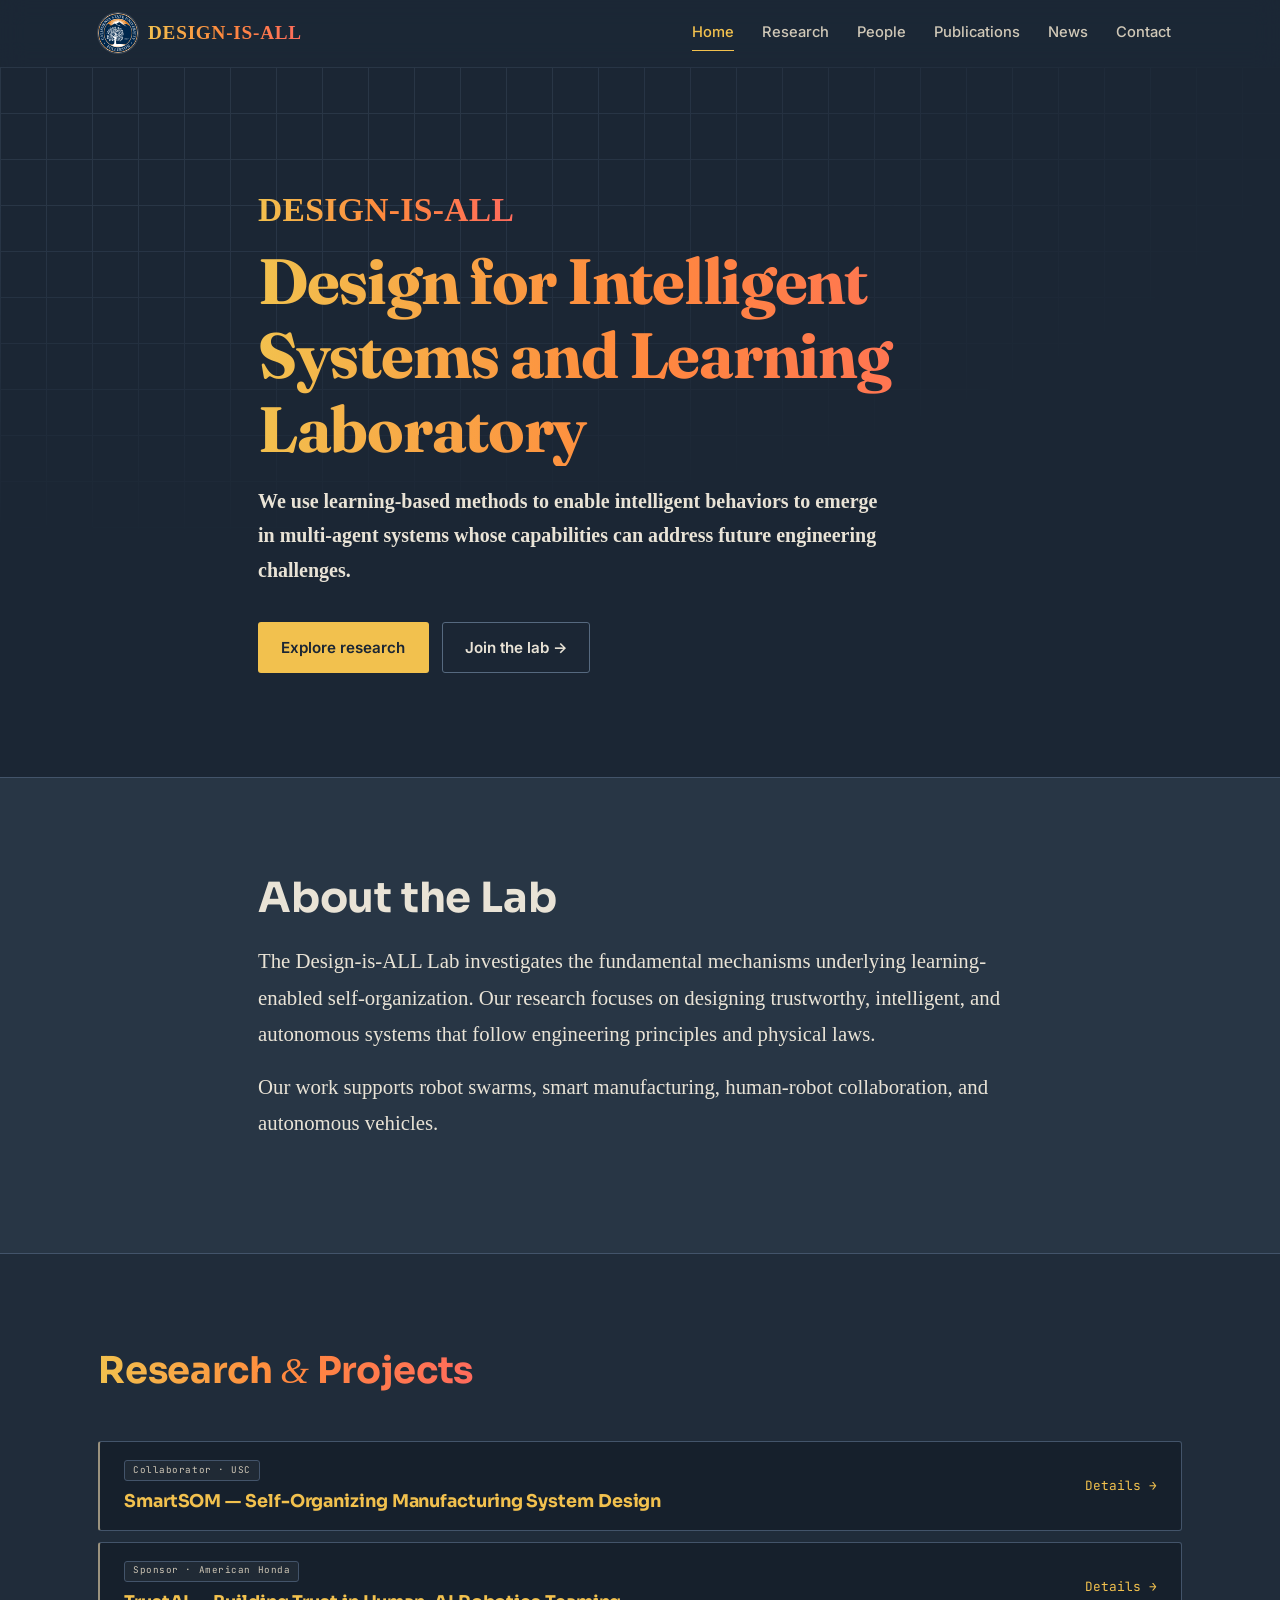
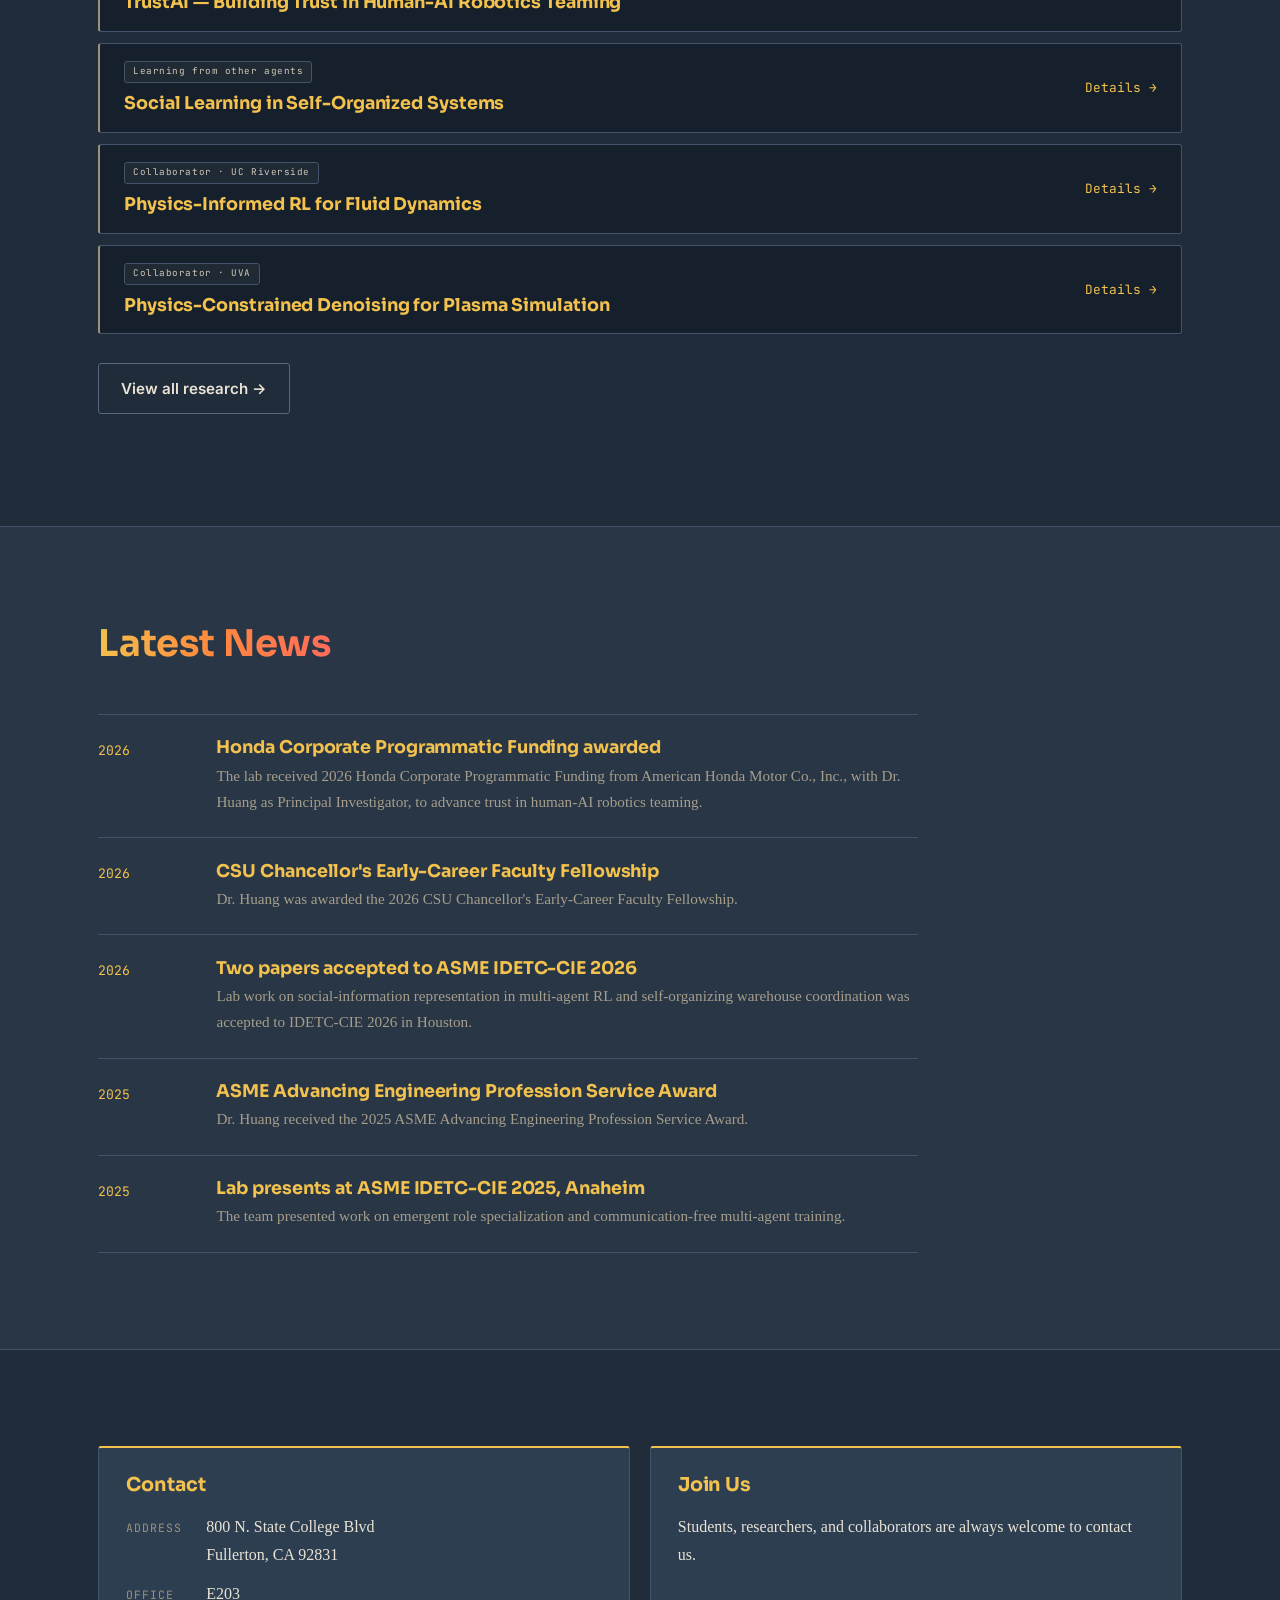
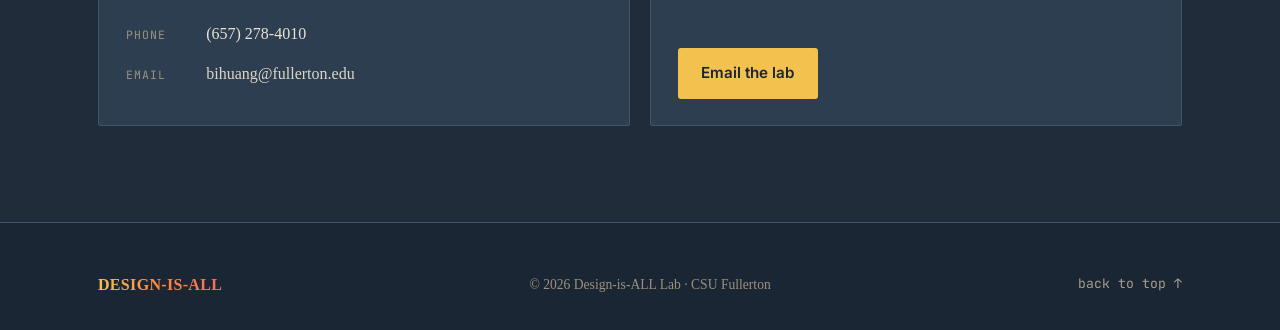
==== index.html @ a44cf690 "Add files via upload" ====
<!DOCTYPE html>
<html lang="en">
<head>
  <meta charset="UTF-8" />
  <meta name="viewport" content="width=device-width, initial-scale=1.0" />
  <title>Design-is-ALL Lab · CSU Fullerton</title>
  <meta name="description" content="Design for Intelligent Systems and Learning Laboratory — multi-agent reinforcement learning, self-organizing systems, and trustworthy AI at CSU Fullerton." />
  <link rel="preconnect" href="https://fonts.googleapis.com" />
  <link rel="preconnect" href="https://fonts.gstatic.com" crossorigin />
  <link href="https://fonts.googleapis.com/css2?family=Fraunces:opsz,wght@9..144,600;9..144,700&family=Sora:wght@300;400;500;600;700;800&family=Inter:wght@400;500;600;700&family=JetBrains+Mono:wght@400;500&display=swap" rel="stylesheet" />
  <link rel="stylesheet" href="assets/css/style.css" />
</head>
<body>

  <header class="site-header" id="top">
    <div class="container nav-inner">
      <a class="brand" href="#home">
        <img class="brand-badge" src="assets/images/csuf-seal.svg" alt="California State University, Fullerton" width="40" height="40" />
        <span class="brand-text">Design-is-ALL</span>
      </a>
      <button class="nav-toggle" aria-label="Menu" aria-expanded="false" aria-controls="primary-nav"><span></span><span></span><span></span></button>
      <nav class="primary-nav" id="primary-nav" aria-label="Primary">
        <a href="#home">Home</a>
        <a href="#research">Research</a>
        <a href="people.html">People</a>
        <a href="publications.html">Publications</a>
        <a href="news.html">News</a>
        <a href="contact.html">Contact</a>
      </nav>
    </div>
  </header>

  <main>
    <!-- HERO -->
    <section class="hero" id="home">
      <div class="container hero-inner">
        <p class="hero-short">Design-is-ALL</p>
        <h1>Design for Intelligent Systems and Learning Laboratory</h1>
        <p class="lead">We use learning-based methods to enable intelligent behaviors to emerge in multi-agent systems whose capabilities can address future engineering challenges.</p>
        <div class="hero-actions">
          <a class="btn btn-primary" href="#research">Explore research</a>
          <a class="btn btn-ghost" href="#contact">Join the lab &rarr;</a>
        </div>
      </div>
    </section>

    <!-- ABOUT THE LAB -->
    <section class="section band" id="about">
      <div class="container about-copy">
        <h2>About the Lab</h2>
        <p>The Design-is-ALL Lab investigates the fundamental mechanisms underlying learning-enabled self-organization. Our research focuses on designing trustworthy, intelligent, and autonomous systems that follow engineering principles and physical laws.</p>
        <p>Our work supports robot swarms, smart manufacturing, human-robot collaboration, and autonomous vehicles.</p>
      </div>
    </section>

    <!-- RESEARCH & PROJECTS (titles only — click through to the Research page) -->
    <section class="section" id="research">
      <div class="container">
        <div class="section-head">
          <h2>Research <span class="amp">&amp;</span> Projects</h2>
        </div>
        <div class="proj-grid">
          <a class="proj-card" href="research.html#smartsom">
            <div class="proj-main"><span class="tag">Collaborator · USC</span><h3>SmartSOM — Self-Organizing Manufacturing System Design</h3></div>
            <span class="proj-go">Details &rarr;</span>
          </a>
          <a class="proj-card" href="research.html#trustai">
            <div class="proj-main"><span class="tag">Sponsor · American Honda</span><h3>TrustAI — Building Trust in Human-AI Robotics Teaming</h3></div>
            <span class="proj-go">Details &rarr;</span>
          </a>
          <a class="proj-card" href="research.html#social-learning">
            <div class="proj-main"><span class="tag">Learning from other agents</span><h3>Social Learning in Self-Organized Systems</h3></div>
            <span class="proj-go">Details &rarr;</span>
          </a>
          <a class="proj-card" href="research.html#physics-rl">
            <div class="proj-main"><span class="tag">Collaborator · UC Riverside</span><h3>Physics-Informed RL for Fluid Dynamics</h3></div>
            <span class="proj-go">Details &rarr;</span>
          </a>
          <a class="proj-card" href="research.html#plasma">
            <div class="proj-main"><span class="tag">Collaborator · UVA</span><h3>Physics-Constrained Denoising for Plasma Simulation</h3></div>
            <span class="proj-go">Details &rarr;</span>
          </a>
        </div>
        <p class="research-more"><a class="btn btn-ghost" href="research.html">View all research &rarr;</a></p>
      </div>
    </section>

    <!-- LATEST NEWS -->
    <section class="section band" id="news">
      <div class="container">
        <div class="section-head">
          <h2>Latest News</h2>
        </div>
        <div class="news">
          <div class="news-item"><div class="date">2026</div><div><h3>Honda Corporate Programmatic Funding awarded</h3><p>The lab received 2026 Honda Corporate Programmatic Funding from American Honda Motor Co., Inc., with Dr. Huang as Principal Investigator, to advance trust in human-AI robotics teaming.</p></div></div>
          <div class="news-item"><div class="date">2026</div><div><h3>CSU Chancellor's Early-Career Faculty Fellowship</h3><p>Dr. Huang was awarded the 2026 CSU Chancellor's Early-Career Faculty Fellowship.</p></div></div>
          <div class="news-item"><div class="date">2026</div><div><h3>Two papers accepted to ASME IDETC-CIE 2026</h3><p>Lab work on social-information representation in multi-agent RL and self-organizing warehouse coordination was accepted to IDETC-CIE 2026 in Houston.</p></div></div>
          <div class="news-item"><div class="date">2025</div><div><h3>ASME Advancing Engineering Profession Service Award</h3><p>Dr. Huang received the 2025 ASME Advancing Engineering Profession Service Award.</p></div></div>
          <div class="news-item"><div class="date">2025</div><div><h3>Lab presents at ASME IDETC-CIE 2025, Anaheim</h3><p>The team presented work on emergent role specialization and communication-free multi-agent training.</p></div></div>
        </div>
      </div>
    </section>

    <!-- CONTACT & JOIN US -->
    <section class="section" id="contact">
      <div class="container">
        <div class="contact-join">
          <div class="cj-box">
            <h3>Contact</h3>
            <div class="sticker-row"><span class="s-label">Address</span><span class="s-val">800 N. State College Blvd<br/>Fullerton, CA 92831</span></div>
            <div class="sticker-row"><span class="s-label">Office</span><span class="s-val">E203</span></div>
            <div class="sticker-row"><span class="s-label">Phone</span><span class="s-val">(657) 278-4010</span></div>
            <div class="sticker-row"><span class="s-label">Email</span><span class="s-val"><a href="mailto:bihuang@fullerton.edu">bihuang@fullerton.edu</a></span></div>
          </div>
          <div class="cj-box">
            <h3>Join Us</h3>
            <p>Students, researchers, and collaborators are always welcome to contact us.</p>
            <a class="btn btn-primary" href="mailto:bihuang@fullerton.edu?subject=Design-is-ALL%20Lab%20inquiry">Email the lab</a>
          </div>
        </div>
      </div>
    </section>
  </main>

  <footer class="site-footer">
    <div class="container footer-inner">
      <span class="footer-brand">Design-is-ALL</span>
      <small>&copy; <span id="year">2026</span> Design-is-ALL Lab · CSU Fullerton</small>
      <a href="#top" class="to-top">back to top &uarr;</a>
    </div>
  </footer>

  <script src="assets/js/main.js"></script>
</body>
</html>
---- assets/css/style.css ----
/* =========================================================
   Design-is-ALL Lab — "layered steel" theme
   Dark, immersive, rigorous. Silver + bronze accents.
   Recolor the whole site from the variables below.
   ========================================================= */

:root {
  /* layered steel — deep to light */
  --bg:        #202c3a;   /* page base — steel, not black */
  --bg-deep:   #1b2634;   /* hero / deepest bands — still steel */
  --bg-band:   #283645;   /* alternating section band */
  --panel:     #2d3e51;   /* cards */
  --panel-2:   #35485d;   /* raised / hover */
  --line:      #43546a;   /* hairline borders */
  --line-2:    #56697f;   /* stronger border */

  --steel-500: #9a927e;   /* warm faint labels */
  --steel-400: #a69e8c;   /* warm muted text */
  --steel-300: #d0c8b7;   /* warm secondary text */
  --steel-200: #e9e3d6;   /* warm strong body text (ivory) */

  --text:      #f2c14e;   /* headings — richer, warmer gold */
  --body:      #e9e3d6;   /* body copy — warm ivory */

  /* accents */
  --silver:    #ddd6c6;   /* warm link */
  --silver-dim:#bdb4a1;
  --bronze:    #f2c14e;   /* warm pop — richer gold */
  --bronze-dim:#b07c4d;

  --maxw: 1140px;
  --radius: 3px;          /* sharp, not pill */
  --font: 'Inter', system-ui, -apple-system, 'Segoe UI', Roboto, sans-serif;
  --serif: 'Palatino', 'Palatino Linotype', 'Book Antiqua', 'URW Palladio L', P052, Georgia, serif;
  --display:   'Fraunces', 'Palatino', Georgia, serif;   /* big title */
  --display-2: 'Sora', 'Inter', system-ui, sans-serif;   /* subtitles / section headings */
  --mono: 'JetBrains Mono', ui-monospace, 'SF Mono', Menlo, monospace;
}

* { box-sizing: border-box; }
html { scroll-behavior: smooth; scroll-padding-top: 78px; }
body {
  margin: 0;
  background: var(--bg);
  color: var(--body);
  font-family: var(--serif);
  line-height: 1.72;
  font-size: 16px;
  -webkit-font-smoothing: antialiased;
  text-rendering: optimizeLegibility;
}

h1, h2, h3, h4 { color: var(--text); font-optical-sizing: auto; font-weight: 700; line-height: 1.16; letter-spacing: -0.005em; margin: 0 0 .5em; }
h1 { font-family: var(--display); }             /* big title — Fraunces */
h2, h3, h4 { font-family: var(--display-2); }   /* subtitles — Sora */
/* section subtitles share the title's gradient; item titles (h3) stay solid gold */
h2 {
  color: #ff9a3d; /* fallback if gradient-text unsupported */
  background: linear-gradient(92deg, #f2c14e 0%, #ff8a3d 48%, #ff6b5c 100%);
  -webkit-background-clip: text; background-clip: text; -webkit-text-fill-color: transparent;
  width: fit-content;
}
/* keep UI chrome in the sans; body contents render in the serif (Palatino) */
.brand, .primary-nav a, .nav-cta, .btn, .footer-brand { font-family: var(--font); }
p { margin: 0 0 1rem; }
a { color: var(--silver); text-decoration: none; transition: color .15s; }
a:hover { color: var(--bronze); }
img { max-width: 100%; display: block; }
.amp { font-family: var(--serif); font-style: italic; font-weight: 400; }

.container { width: 100%; max-width: var(--maxw); margin: 0 auto; padding: 0 28px; }
.band { background: var(--bg-band); }

/* mono kicker / eyebrow */
.kicker {
  font-family: var(--mono);
  font-size: .78rem;
  letter-spacing: .12em;
  color: var(--bronze);
  margin: 0 0 1rem;
  display: block;
}

/* ---------- header / nav ---------- */
.site-header {
  position: sticky; top: 0; z-index: 60;
  background: rgba(27,38,52,.82);
  backdrop-filter: blur(12px) saturate(140%);
  border-bottom: 1px solid transparent;
  transition: border-color .25s, background .25s;
}
.site-header.scrolled { border-bottom-color: var(--line); background: rgba(27,38,52,.94); }
.nav-inner { display: flex; align-items: center; justify-content: space-between; height: 66px; }

.brand { display: inline-flex; align-items: center; gap: 10px; }
.brand-badge { flex: none; display: block; width: 40px; height: 40px; border-radius: 50%; box-shadow: 0 0 0 1px rgba(255,255,255,.14); }
.brand-text {
  font-family: var(--serif); font-weight: 700; font-size: 1.2rem; letter-spacing: .04em; text-transform: uppercase;
  color: #ff9a3d; /* fallback if gradient-text unsupported */
  background: linear-gradient(92deg, #f2c14e 0%, #ff8a3d 48%, #ff6b5c 100%);
  -webkit-background-clip: text; background-clip: text; -webkit-text-fill-color: transparent;
}
.brand .dot { color: var(--bronze); }
.brand .thin { color: var(--steel-400); font-weight: 400; }

.primary-nav { display: flex; align-items: center; gap: .35rem; }
.primary-nav a {
  color: var(--steel-300); font-size: .92rem; font-weight: 500;
  padding: .5rem .7rem; border-radius: var(--radius); position: relative;
}
.primary-nav a:hover { color: var(--text); }
.primary-nav a.active { color: var(--text); }
.primary-nav a.active::after {
  content: ""; position: absolute; left: .7rem; right: .7rem; bottom: .15rem;
  height: 1px; background: var(--bronze);
}
.nav-cta {
  color: var(--bg-deep) !important; background: var(--bronze);
  padding: .45rem 1rem !important; margin-left: .4rem; font-weight: 600;
}
.nav-cta:hover { background: #f7cd68; color: var(--bg-deep) !important; }

.nav-toggle { display: none; flex-direction: column; gap: 5px; background: none; border: 0; cursor: pointer; padding: 8px; }
.nav-toggle span { width: 24px; height: 2px; background: var(--steel-300); transition: .25s; }
.nav-toggle[aria-expanded="true"] span:nth-child(1) { transform: translateY(7px) rotate(45deg); }
.nav-toggle[aria-expanded="true"] span:nth-child(2) { opacity: 0; }
.nav-toggle[aria-expanded="true"] span:nth-child(3) { transform: translateY(-7px) rotate(-45deg); }

/* ---------- hero ---------- */
.hero { position: relative; background: var(--bg-deep); border-bottom: 1px solid var(--line); overflow: hidden; }
.hero::before {
  content: ""; position: absolute; inset: 0;
  background-image: linear-gradient(var(--line) 1px, transparent 1px), linear-gradient(90deg, var(--line) 1px, transparent 1px);
  background-size: 46px 46px; opacity: .35;
  -webkit-mask-image: radial-gradient(120% 90% at 15% 0%, #000 25%, transparent 75%);
          mask-image: radial-gradient(120% 90% at 15% 0%, #000 25%, transparent 75%);
}
.hero-inner { position: relative; z-index: 1; padding: 7.5rem 28px 6.5rem; max-width: 820px; }
.hero h1 {
  font-size: clamp(2.3rem, 5.5vw, 4rem);
  letter-spacing: -0.02em;
  margin-bottom: 1.1rem;
  color: #ff9a3d; /* fallback if gradient-text unsupported */
  background: linear-gradient(92deg, #f2c14e 0%, #ff8a3d 48%, #ff6b5c 100%);
  -webkit-background-clip: text;
          background-clip: text;
  -webkit-text-fill-color: transparent;
}
.hero .lead { font-size: clamp(1.05rem, 2vw, 1.25rem); color: var(--steel-200); font-weight: 600; max-width: 640px; }
.hero-short {
  font-family: var(--serif);                /* Palatino — the body/content voice */
  font-size: clamp(1.5rem, 3vw, 2.1rem);
  font-weight: 600;
  text-transform: uppercase;
  letter-spacing: .01em;
  line-height: 1.35;
  margin: 0 0 .7rem;
  width: fit-content;
  color: #ff9a3d; /* fallback if gradient-text unsupported */
  background: linear-gradient(92deg, #f2c14e 0%, #ff8a3d 48%, #ff6b5c 100%);
  -webkit-background-clip: text;
          background-clip: text;
  -webkit-text-fill-color: transparent;
}
.hero-actions { display: flex; flex-wrap: wrap; gap: .8rem; margin-top: 2.2rem; }

/* ---------- buttons ---------- */
.btn { display: inline-block; font-weight: 600; font-size: .95rem; padding: .72rem 1.4rem; border-radius: var(--radius); border: 1px solid transparent; transition: all .16s; cursor: pointer; }
.btn-primary { background: var(--bronze); color: var(--bg-deep); }
.btn-primary:hover { background: #f7cd68; color: var(--bg-deep); transform: translateY(-1px); }
.btn-ghost { border-color: var(--line-2); color: var(--steel-200); }
.btn-ghost:hover { border-color: var(--bronze); color: var(--bronze); }

/* ---------- sections ---------- */
.section { padding: 6rem 0; border-bottom: 1px solid var(--line); }
.section-head { max-width: 720px; margin-bottom: 3rem; }
.section-head h2 { font-size: clamp(1.7rem, 3.5vw, 2.3rem); }
.section-sub { color: var(--steel-400); font-size: 1.05rem; margin: 0; }

/* ---------- home extras ---------- */
.about-copy { max-width: 820px; }
.about-copy p { color: var(--steel-200); font-size: 1.3rem; line-height: 1.75; }
.about-copy h2 { color: var(--steel-200); background: none; -webkit-text-fill-color: var(--steel-200); font-size: clamp(1.9rem, 4vw, 2.6rem); }
.about-grid { display: grid; grid-template-columns: auto 1fr; gap: 1.2rem; align-items: start; }
.about-head h2 {
  writing-mode: vertical-rl; transform: rotate(180deg); line-height: 1; margin: 0;
  font-family: var(--serif); color: var(--steel-200); font-weight: 400; background: none; -webkit-text-fill-color: var(--steel-200);
}
.about-body p { color: var(--steel-200); font-size: 1.08rem; }
.about-body p:last-child { margin-bottom: 0; }
@media (max-width: 760px) {
  .about-grid { grid-template-columns: 1fr; gap: 1rem; }
  .about-head h2 { writing-mode: horizontal-tb; }
}

/* ---------- research / project tiles ---------- */
.tiles { display: grid; grid-template-columns: repeat(2, 1fr); gap: 1.25rem; }
.tile {
  background: var(--panel); border: 1px solid var(--line); border-top: 2px solid var(--steel-500);
  border-radius: var(--radius); padding: 1.7rem 1.6rem; transition: border-color .18s, transform .18s, background .18s;
}
.tile:hover { transform: translateY(-3px); border-top-color: var(--bronze); background: var(--panel-2); }
.tile .num { font-family: var(--mono); font-size: .82rem; color: var(--bronze); }
.tile h3 { font-size: 1.22rem; margin: .5rem 0 .6rem; }
.tile p { color: var(--steel-300); margin: 0; font-size: .98rem; }
.tile .meta { margin-top: 1rem; font-size: .85rem; color: var(--steel-400); font-family: var(--mono); }
.tile .meta a { color: var(--steel-300); }
.tile .meta a:hover { color: var(--bronze); }
.tag { display: inline-block; font-family: var(--mono); font-size: .72rem; letter-spacing: .05em; color: var(--silver-dim); border: 1px solid var(--line-2); padding: .2rem .55rem; border-radius: var(--radius); margin-bottom: .9rem; }

/* ---------- people ---------- */
.pi { display: grid; grid-template-columns: 150px 1fr; gap: 2rem; align-items: start; }
.pi-photo { width: 150px; height: 150px; border-radius: 50%; overflow: hidden; background: var(--panel-2); border: 1px solid var(--line-2); }
.pi-photo img { width: 100%; height: 100%; object-fit: cover; display: block; }
.pi h3 { font-size: 1.4rem; margin-bottom: .2rem; }
.pi .role { color: var(--bronze); font-family: var(--mono); font-size: .85rem; margin-bottom: 1rem; }
.pi .bio p { color: var(--steel-300); font-size: .96rem; }

.people-sub { font-family: var(--mono); font-size: .8rem; letter-spacing: .1em; color: var(--steel-400); margin: 2.6rem 0 1.1rem; padding-bottom: .5rem; border-bottom: 1px solid var(--line); }
.people-grid { display: grid; grid-template-columns: repeat(4, 1fr); gap: .7rem; }
.person { background: var(--panel); border: 1px solid var(--line); border-radius: var(--radius); padding: .8rem .9rem; transition: border-color .15s; }
.person:hover { border-color: var(--line-2); }
.person .n { color: var(--text); font-size: .95rem; font-weight: 500; }
.person .d { color: var(--steel-400); font-size: .82rem; }
.person a { color: inherit; }
.person a:hover .n { color: var(--bronze); }
.collab-grid { display: grid; grid-template-columns: repeat(2, 1fr); gap: .8rem; }
.collab { display: flex; align-items: center; gap: .9rem; background: var(--panel); border: 1px solid var(--line); border-left: 2px solid var(--steel-500); border-radius: 0; padding: .9rem 1.1rem; }
.collab-photo { width: 54px; height: 54px; border-radius: 50%; object-fit: cover; flex: none; border: 1px solid var(--line-2); }
.collab-text { min-width: 0; }
.collab .n { color: var(--text); font-weight: 500; }
.collab .d { color: var(--steel-400); font-size: .88rem; }

/* ---------- publications ---------- */
.pub-group { font-family: var(--mono); font-size: .82rem; letter-spacing: .08em; color: var(--bronze); margin: 2.2rem 0 1.1rem; }
.pub-group:first-of-type { margin-top: 0; }
.pub-list { list-style: none; margin: 0; padding: 0; }
.pub-list:first-of-type { counter-reset: pub; }
.pub {
  display: grid; grid-template-columns: 2.4rem 1fr; gap: .6rem; padding: 1rem 0; border-top: 1px solid var(--line);
}
.pub::before { counter-increment: pub; content: counter(pub, decimal-leading-zero); font-family: var(--mono); font-size: .8rem; color: var(--steel-500); padding-top: .15rem; }
.pub .t { color: var(--text); font-weight: 500; }
.pub .t a { color: var(--text); }
.pub .t a:hover { color: #f7cd68; }
.pub .m { color: var(--steel-400); font-size: .9rem; }
.pub .m em { color: var(--steel-300); font-style: italic; }
.pub .badge { font-family: var(--mono); font-size: .72rem; color: var(--bronze); border: 1px solid var(--line-2); padding: 0 .4rem; border-radius: var(--radius); margin-left: .3rem; }

/* ---------- news ---------- */
.news { display: grid; gap: 0; max-width: 820px; }
.news-item { display: grid; grid-template-columns: 6rem 1fr; gap: 1.4rem; padding: 1.4rem 0; border-top: 1px solid var(--line); }
.news-item:last-child { border-bottom: 1px solid var(--line); }
.news-item .date { font-family: var(--mono); font-size: .82rem; color: var(--bronze); padding-top: .15rem; }
.news-item h3 { font-size: 1.1rem; margin-bottom: .3rem; }
.news-item p { color: var(--steel-400); margin: 0; font-size: .95rem; }

/* ---------- join ---------- */
.join-inner { max-width: 720px; }
.join-inner p { color: var(--steel-200); font-size: 1.1rem; }

/* ---------- contact ---------- */
.contact-grid { display: grid; grid-template-columns: repeat(auto-fit, minmax(200px, 1fr)); gap: 1.5rem; }
.contact-grid .label { font-family: var(--mono); font-size: .78rem; letter-spacing: .08em; color: var(--steel-500); margin-bottom: .35rem; }
.contact-grid .val { color: var(--steel-200); }

/* ---------- project cards (home research grid — titles only, click through) ---------- */
.proj-grid { display: grid; grid-template-columns: 1fr; gap: .7rem; }
.proj-card {
  display: flex; flex-direction: row; align-items: center; justify-content: space-between; gap: 1.5rem;
  background: #16202c; border: 1px solid var(--line); border-left: 2px solid var(--steel-500);
  border-radius: var(--radius); padding: 1.1rem 1.5rem;
  transition: border-color .18s, transform .18s, background .18s;
}
.proj-card:hover { transform: translateX(3px); border-left-color: var(--bronze); background: #1e2a38; }
.proj-main { display: flex; flex-direction: column; gap: .55rem; align-items: flex-start; }
.proj-card .tag {
  margin-bottom: 0; font-size: .58rem; letter-spacing: .06em; padding: .12rem .5rem;
  color: var(--steel-300); background: rgba(255,255,255,.045); border-color: var(--line);
}
.proj-card h3 { font-size: 1.1rem; line-height: 1.25; margin: 0; }
.proj-go { font-family: var(--mono); font-size: .8rem; color: var(--bronze); flex: none; }
.proj-card:hover .proj-go { color: #f7cd68; }
.research-more { margin-top: 1.8rem; }
@media (max-width: 560px) { .proj-card { flex-direction: column; align-items: flex-start; gap: .8rem; } }

/* ---------- contact + join (combined) ---------- */
.contact-join { display: grid; grid-template-columns: 1fr 1fr; gap: 1.2rem; align-items: stretch; }
.cj-box {
  background: var(--panel); border: 1px solid var(--line); border-top: 2px solid var(--bronze);
  border-radius: var(--radius); padding: 1.6rem 1.7rem;
  display: flex; flex-direction: column;
}
.cj-box h3 { font-size: 1.2rem; margin-bottom: 1.1rem; }
.cj-box p { color: var(--steel-200); margin-bottom: 1.3rem; }
.sticker-row { display: flex; gap: 1rem; align-items: baseline; margin-bottom: .75rem; }
.s-label { font-family: var(--mono); font-size: .72rem; letter-spacing: .08em; text-transform: uppercase; color: var(--steel-500); min-width: 64px; flex: none; }
.s-val { color: var(--steel-200); }
.cj-box .btn { margin-top: auto; align-self: flex-start; }
@media (max-width: 760px) { .contact-join { grid-template-columns: 1fr; } }

/* ---------- sub-page hero + research detail page ---------- */
.subhero { background: var(--bg-deep); border-bottom: 1px solid var(--line); padding: 4.6rem 0 3.6rem; position: relative; overflow: hidden; }
.subhero::before {
  content: ""; position: absolute; inset: 0;
  background-image: linear-gradient(var(--line) 1px, transparent 1px), linear-gradient(90deg, var(--line) 1px, transparent 1px);
  background-size: 46px 46px; opacity: .3;
  -webkit-mask-image: radial-gradient(120% 90% at 15% 0%, #000 25%, transparent 75%);
          mask-image: radial-gradient(120% 90% at 15% 0%, #000 25%, transparent 75%);
}
.subhero .container { position: relative; z-index: 1; }
.subhero h1 {
  font-family: var(--display); font-optical-sizing: auto; font-weight: 700;
  font-size: clamp(2rem, 4.5vw, 3.2rem); letter-spacing: -0.015em; margin-bottom: .7rem;
  color: #ff9a3d; background: linear-gradient(92deg, #f2c14e 0%, #ff8a3d 48%, #ff6b5c 100%);
  -webkit-background-clip: text; background-clip: text; -webkit-text-fill-color: transparent; width: fit-content;
}
.subhero .lead { color: var(--steel-200); max-width: 660px; font-size: clamp(1.05rem, 2vw, 1.2rem); font-weight: 600; margin: 0; }

.rproj-body { max-width: 860px; }
.rproj-body h2 { font-size: clamp(1.3rem, 2.6vw, 1.7rem); margin-bottom: .7rem; color: var(--text); background: none; -webkit-text-fill-color: var(--text); }
.rproj-body p { color: var(--steel-300); font-size: 1.05rem; max-width: 100%; font-weight: 600; }
.rproj-body .meta { font-family: var(--serif); font-weight: 700; font-size: 1rem; color: var(--steel-300); margin-top: 1.2rem; }
.rfig { margin: 1.6rem 0 0; max-width: 100%; background: #ffffff; border: 1px solid var(--line); border-radius: var(--radius); padding: 14px; }
.rfig img { display: block; width: 100%; height: auto; }
.rproj-split { max-width: 860px; display: grid; grid-template-columns: 1fr auto; gap: 2rem; align-items: start; }
.rproj-split .rproj-body { min-width: 0; max-width: none; }
.rfig-side { margin-top: .3rem; max-width: 300px; flex: none; }
@media (max-width: 720px) { .rproj-split { grid-template-columns: 1fr; gap: 1.4rem; } .rfig-side { max-width: 100%; } }
.fig-row { display: grid; grid-template-columns: repeat(2, 1fr); gap: 1rem; margin: 1.6rem 0 0; max-width: 100%; }
.fig-row figure { margin: 0; background: #ffffff; border: 1px solid var(--line); border-radius: var(--radius); padding: 12px; }
.fig-row img { display: block; width: 100%; height: auto; }
@media (max-width: 720px) { .fig-row { grid-template-columns: 1fr; } }
.sponsor-logo { margin: 1.4rem 0 0; background: #ffffff; border: 1px solid var(--line); border-radius: var(--radius); padding: 10px 16px; width: fit-content; }
.sponsor-logo img { display: block; height: 42px; width: auto; }
@media (max-width: 720px) {
  .rproj { grid-template-columns: 1fr; gap: 1.1rem; }
  .rproj-head { flex-direction: row; align-items: center; gap: 1.1rem; }
}

/* ---------- footer ---------- */
.site-footer { background: var(--bg-deep); padding: 3rem 0 2rem; }
.footer-inner { display: flex; flex-wrap: wrap; gap: 1rem; justify-content: space-between; align-items: center; }
.footer-brand {
  font-family: var(--serif); font-weight: 700; letter-spacing: .02em; text-transform: uppercase;
  color: #ff9a3d; /* fallback if gradient-text unsupported */
  background: linear-gradient(92deg, #f2c14e 0%, #ff8a3d 48%, #ff6b5c 100%);
  -webkit-background-clip: text; background-clip: text; -webkit-text-fill-color: transparent;
}
.site-footer small { color: var(--steel-500); font-size: .85rem; }
.to-top { font-family: var(--mono); font-size: .82rem; color: var(--steel-400); }
.to-top:hover { color: var(--bronze); }

/* ---------- responsive ---------- */
@media (max-width: 860px) {
  .tiles { grid-template-columns: 1fr; }
  .people-grid { grid-template-columns: repeat(2, 1fr); }
  .collab-grid { grid-template-columns: 1fr; }
  .pi { grid-template-columns: 140px 1fr; gap: 1.4rem; }
}
@media (max-width: 640px) {
  .nav-toggle { display: flex; }
  .primary-nav {
    position: absolute; top: 66px; left: 0; right: 0; flex-direction: column; align-items: stretch; gap: 0;
    background: var(--bg-deep); border-bottom: 1px solid var(--line);
    max-height: 0; overflow: hidden; transition: max-height .3s ease; padding: 0 16px;
  }
  .primary-nav.open { max-height: 460px; padding: 10px 16px 18px; }
  .primary-nav a { padding: .8rem .4rem; }
  .nav-cta { margin: .5rem 0 0; text-align: center; }
  .hero-inner { padding: 5rem 24px 4.5rem; }
  .section { padding: 4rem 0; }
  .people-grid { grid-template-columns: 1fr 1fr; }
  .pi { grid-template-columns: 1fr; }
  .pi-photo { max-width: 180px; }
}
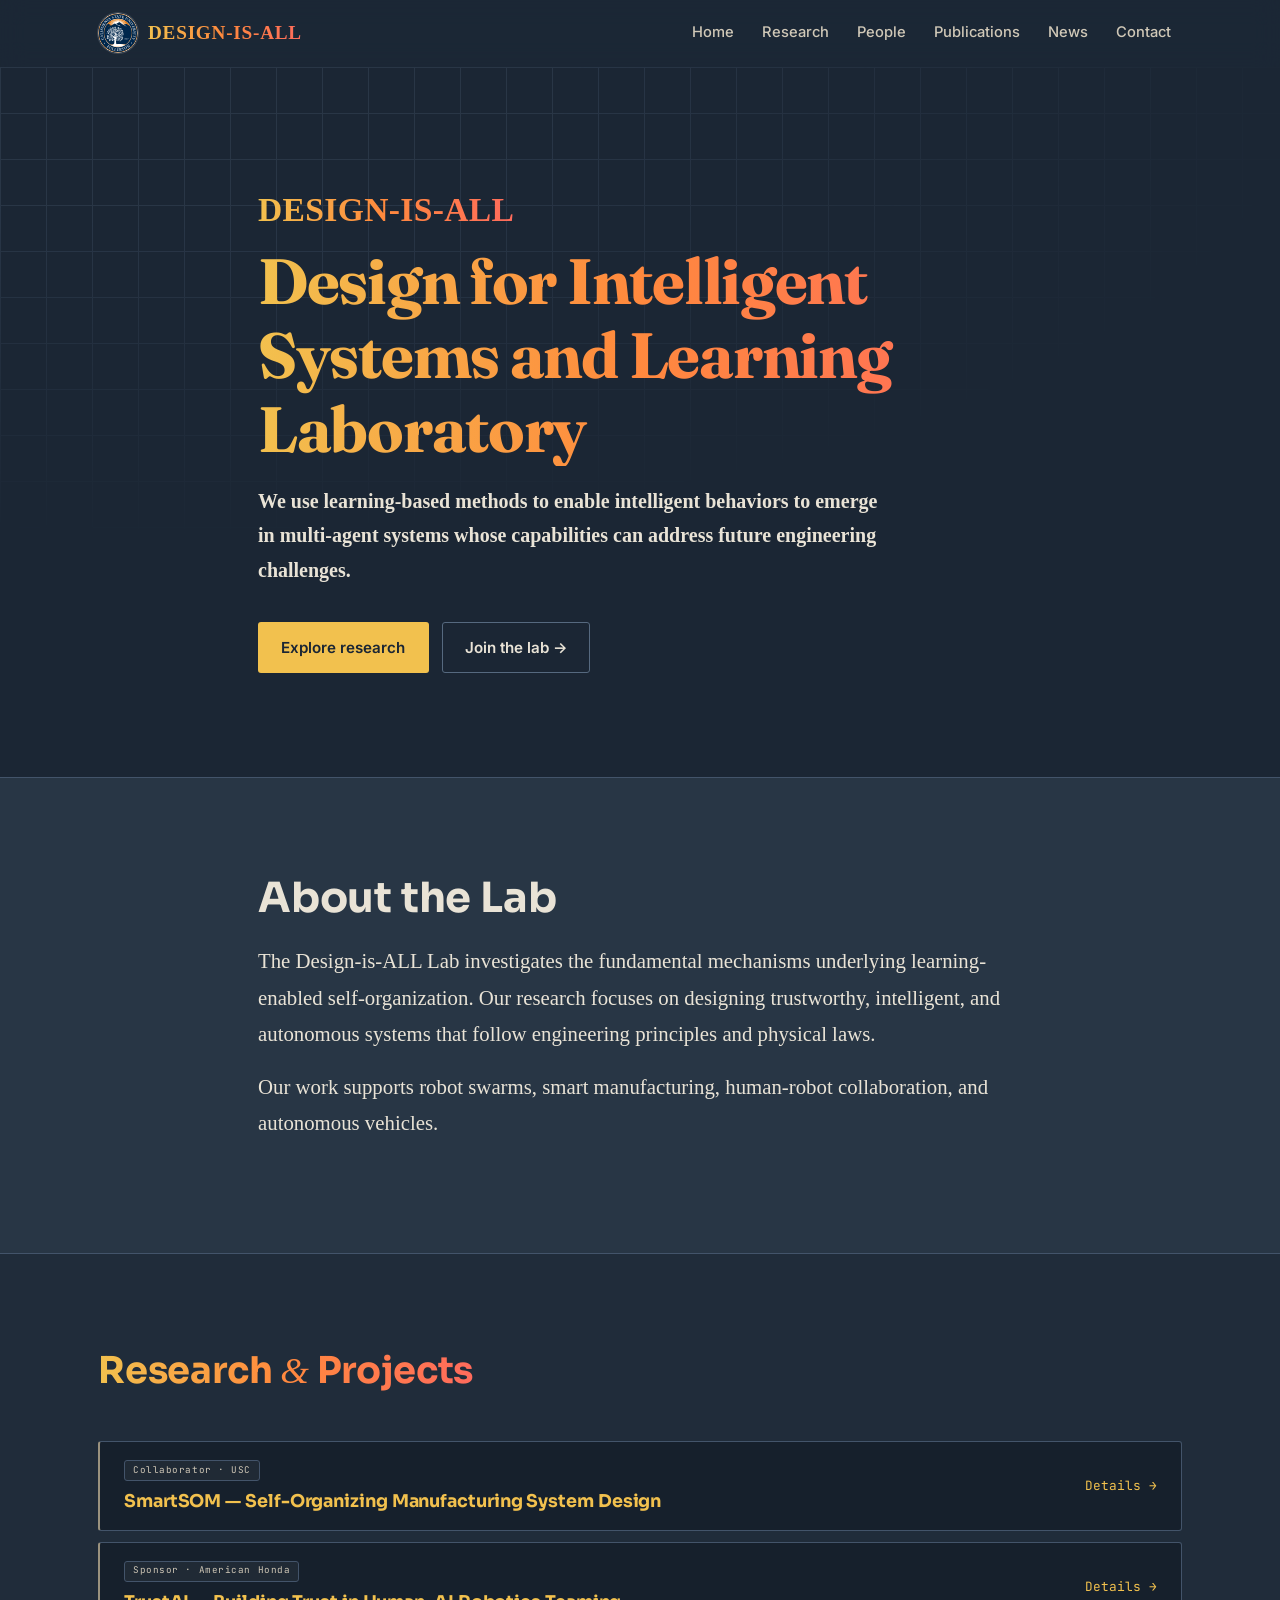
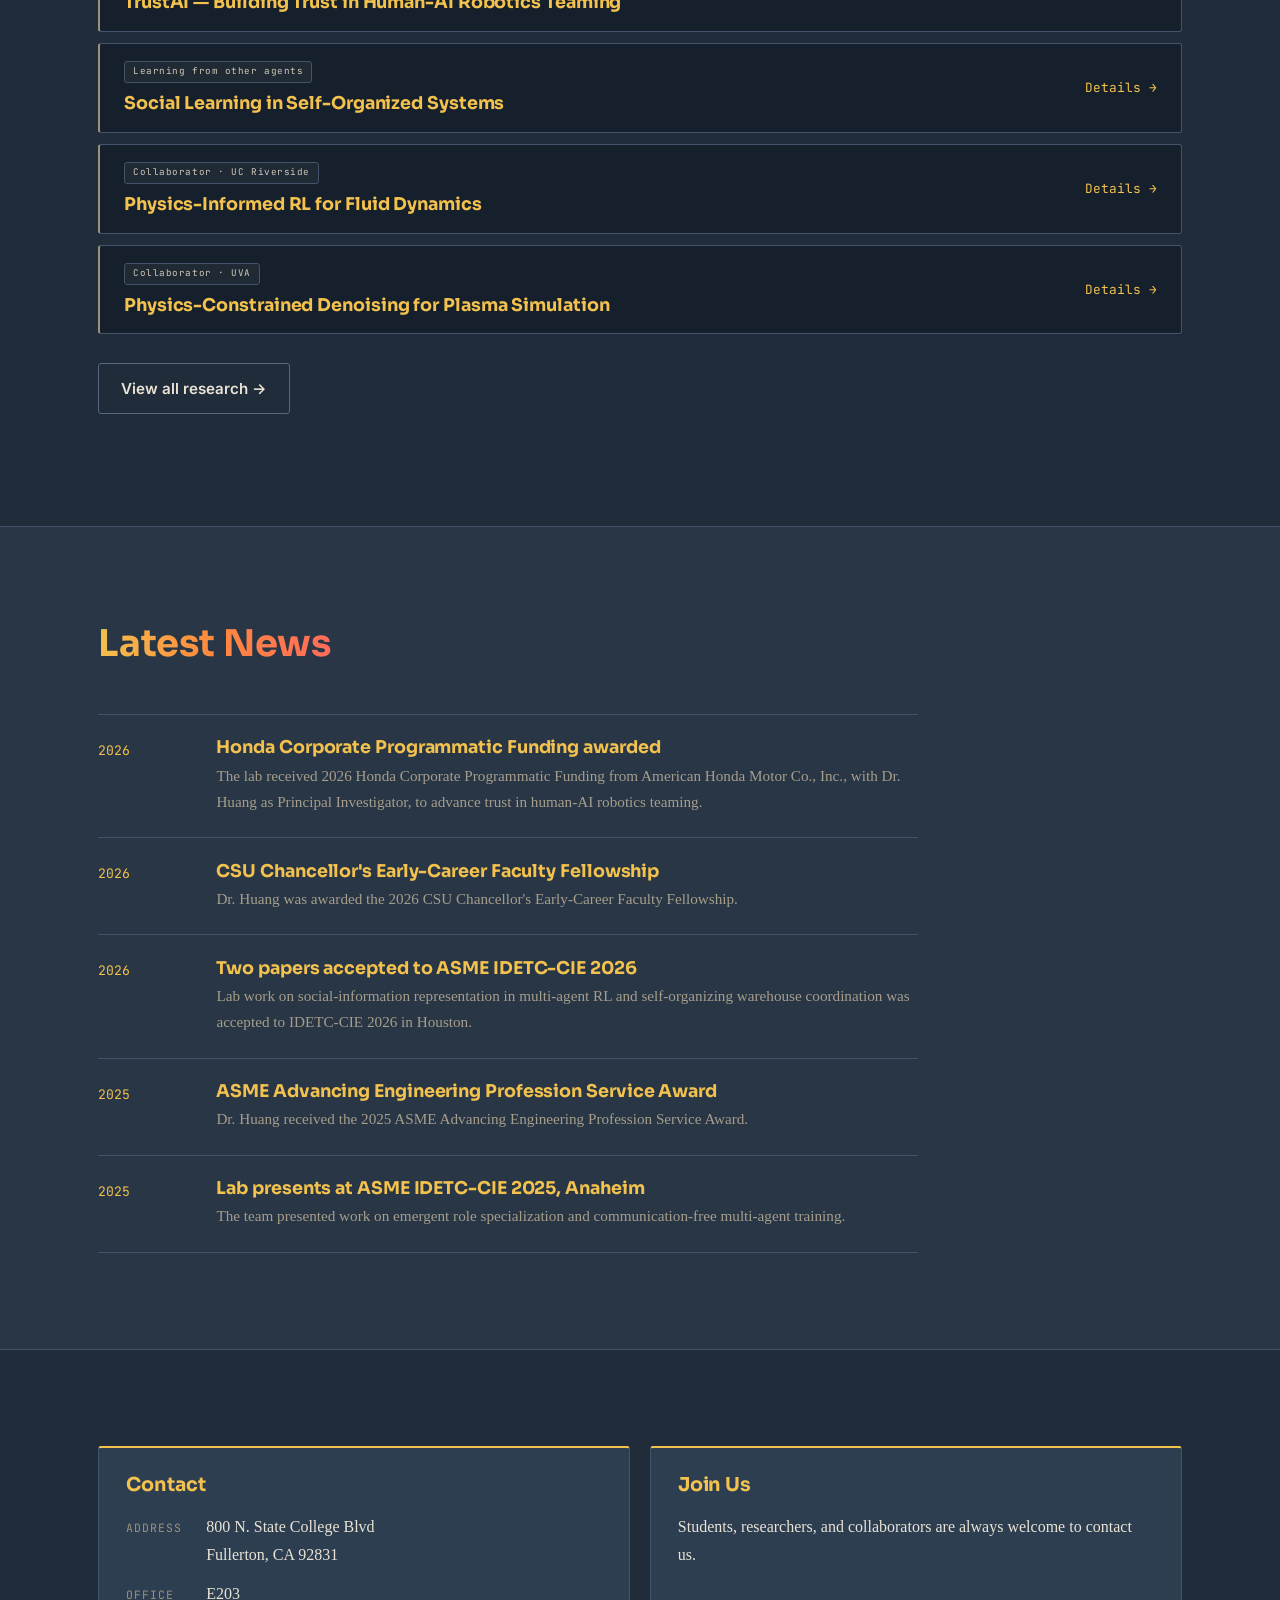
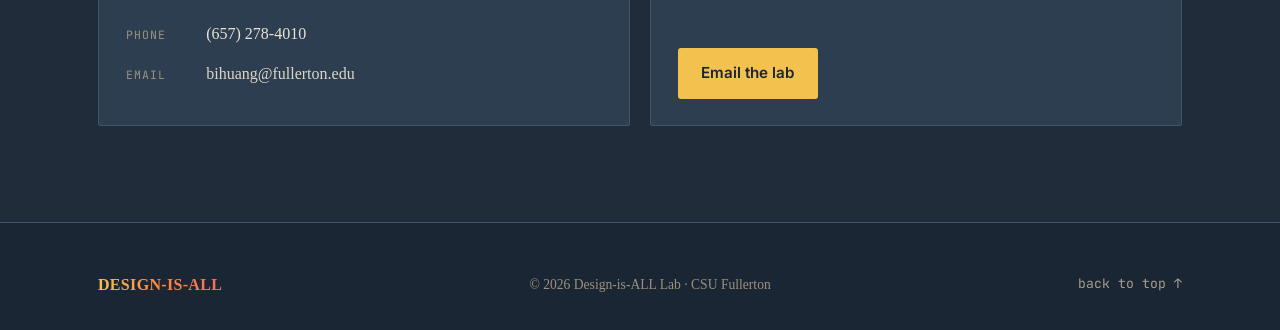
==== commit 5f304d79: "Add files via upload" ====
--- a/index.html
+++ b/index.html
@@ -20,8 +20,8 @@
       </a>
       <button class="nav-toggle" aria-label="Menu" aria-expanded="false" aria-controls="primary-nav"><span></span><span></span><span></span></button>
       <nav class="primary-nav" id="primary-nav" aria-label="Primary">
-        <a href="#home">Home</a>
-        <a href="#research">Research</a>
+        <a href="index.html">Home</a>
+        <a href="research.html">Research</a>
         <a href="people.html">People</a>
         <a href="publications.html">Publications</a>
         <a href="news.html">News</a>
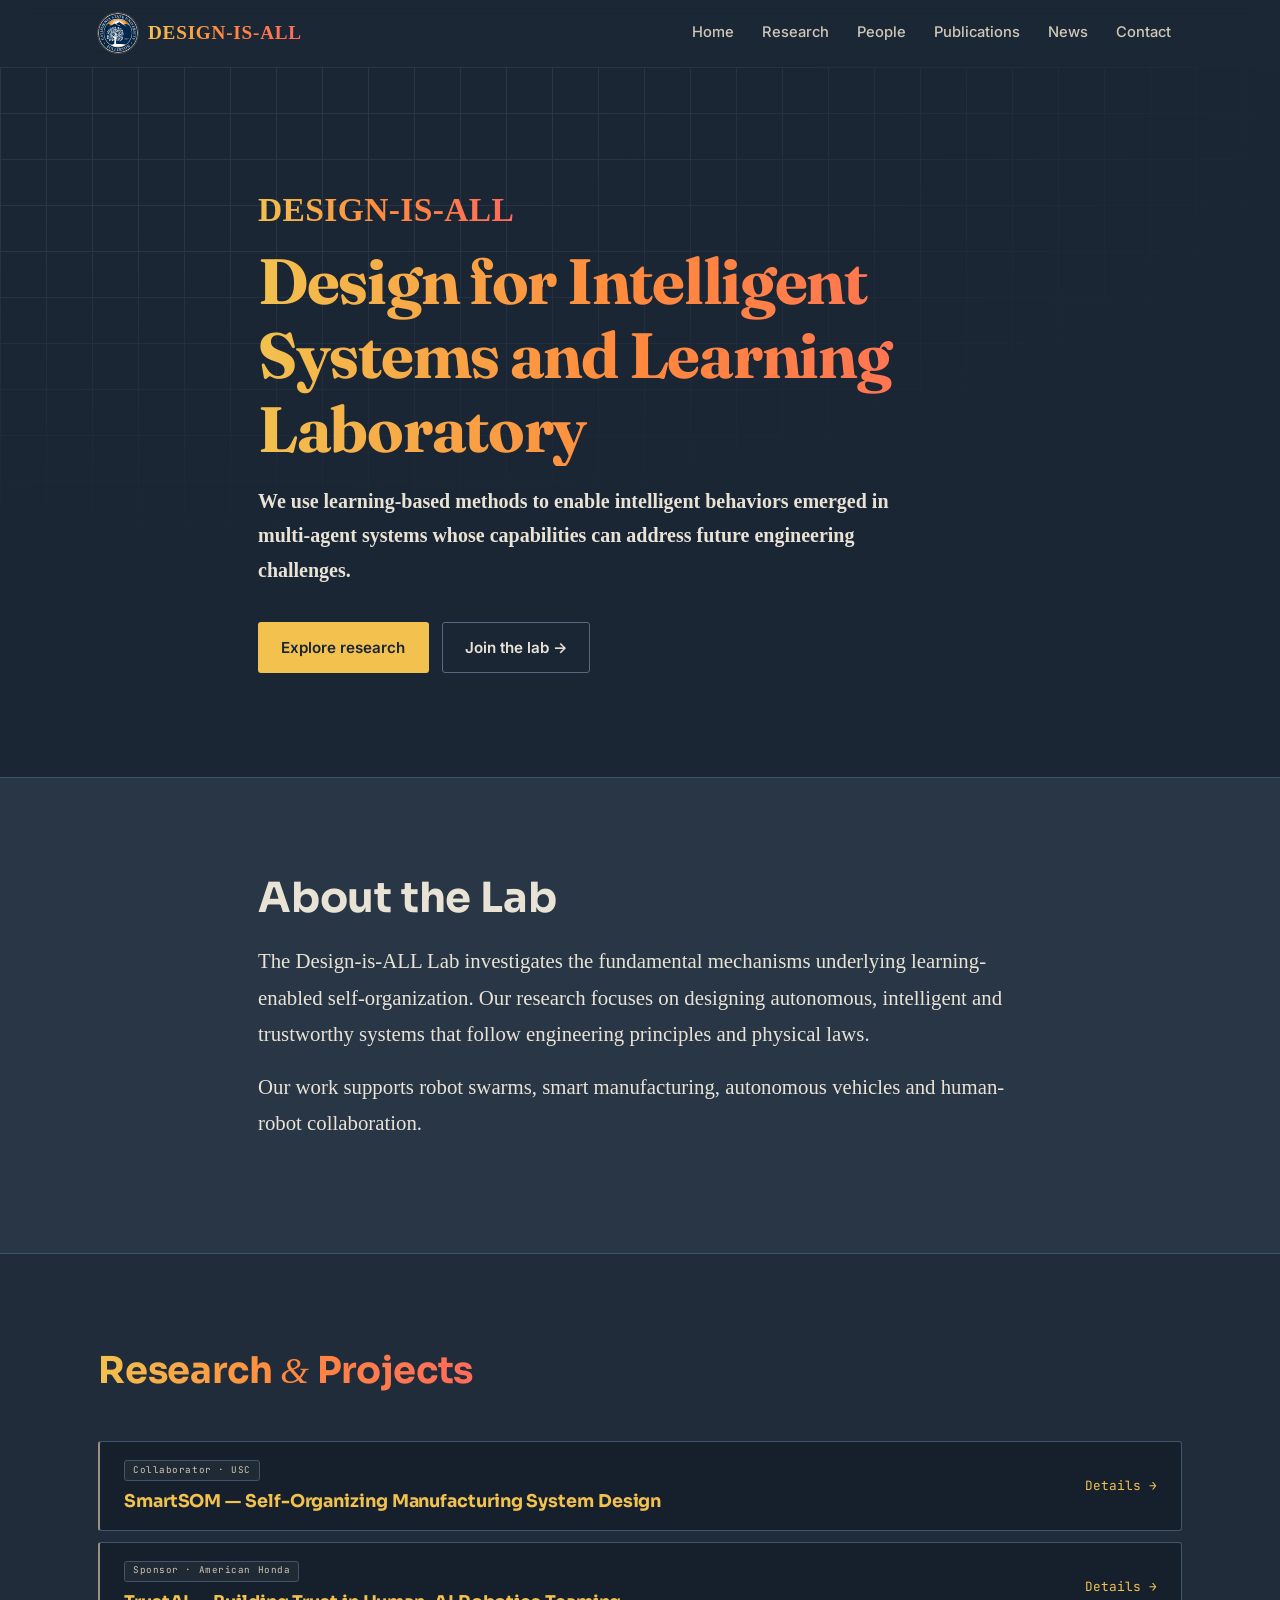
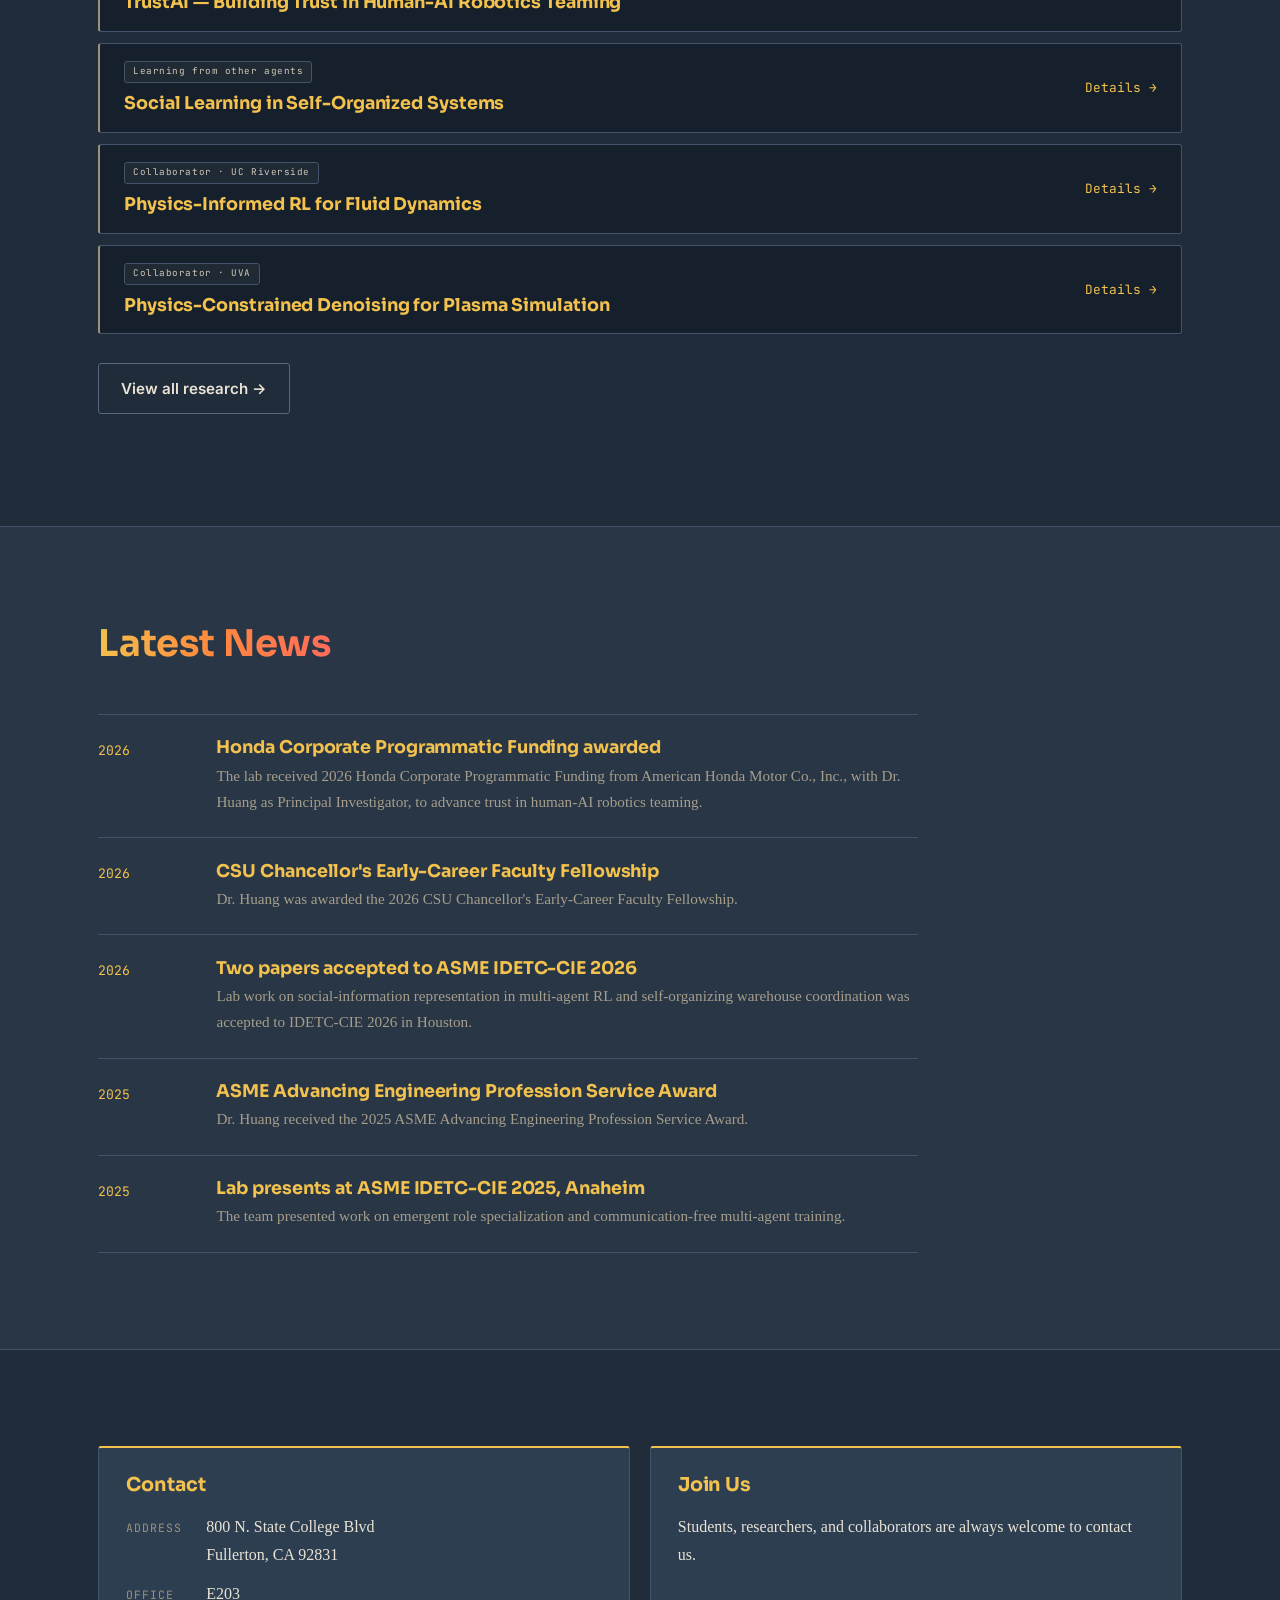
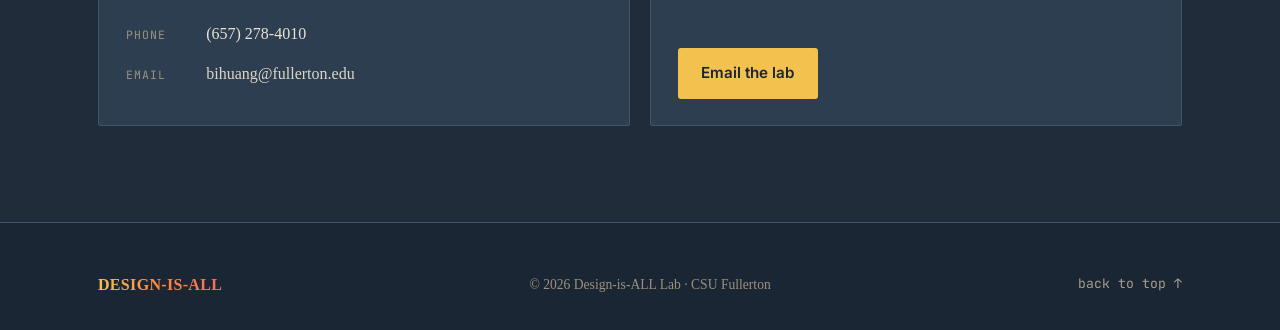
==== commit ed4860ec: "Update index.html" ====
--- a/index.html
+++ b/index.html
@@ -36,7 +36,7 @@
       <div class="container hero-inner">
         <p class="hero-short">Design-is-ALL</p>
         <h1>Design for Intelligent Systems and Learning Laboratory</h1>
-        <p class="lead">We use learning-based methods to enable intelligent behaviors to emerge in multi-agent systems whose capabilities can address future engineering challenges.</p>
+        <p class="lead">We use learning-based methods to enable intelligent behaviors emerged in multi-agent systems whose capabilities can address future engineering challenges.</p>
         <div class="hero-actions">
           <a class="btn btn-primary" href="#research">Explore research</a>
           <a class="btn btn-ghost" href="#contact">Join the lab &rarr;</a>
@@ -48,8 +48,8 @@
     <section class="section band" id="about">
       <div class="container about-copy">
         <h2>About the Lab</h2>
-        <p>The Design-is-ALL Lab investigates the fundamental mechanisms underlying learning-enabled self-organization. Our research focuses on designing trustworthy, intelligent, and autonomous systems that follow engineering principles and physical laws.</p>
-        <p>Our work supports robot swarms, smart manufacturing, human-robot collaboration, and autonomous vehicles.</p>
+        <p>The Design-is-ALL Lab investigates the fundamental mechanisms underlying learning-enabled self-organization. Our research focuses on designing autonomous, intelligent and trustworthy systems that follow engineering principles and physical laws.</p>
+        <p>Our work supports robot swarms, smart manufacturing, autonomous vehicles and human-robot collaboration.</p>
       </div>
     </section>
 
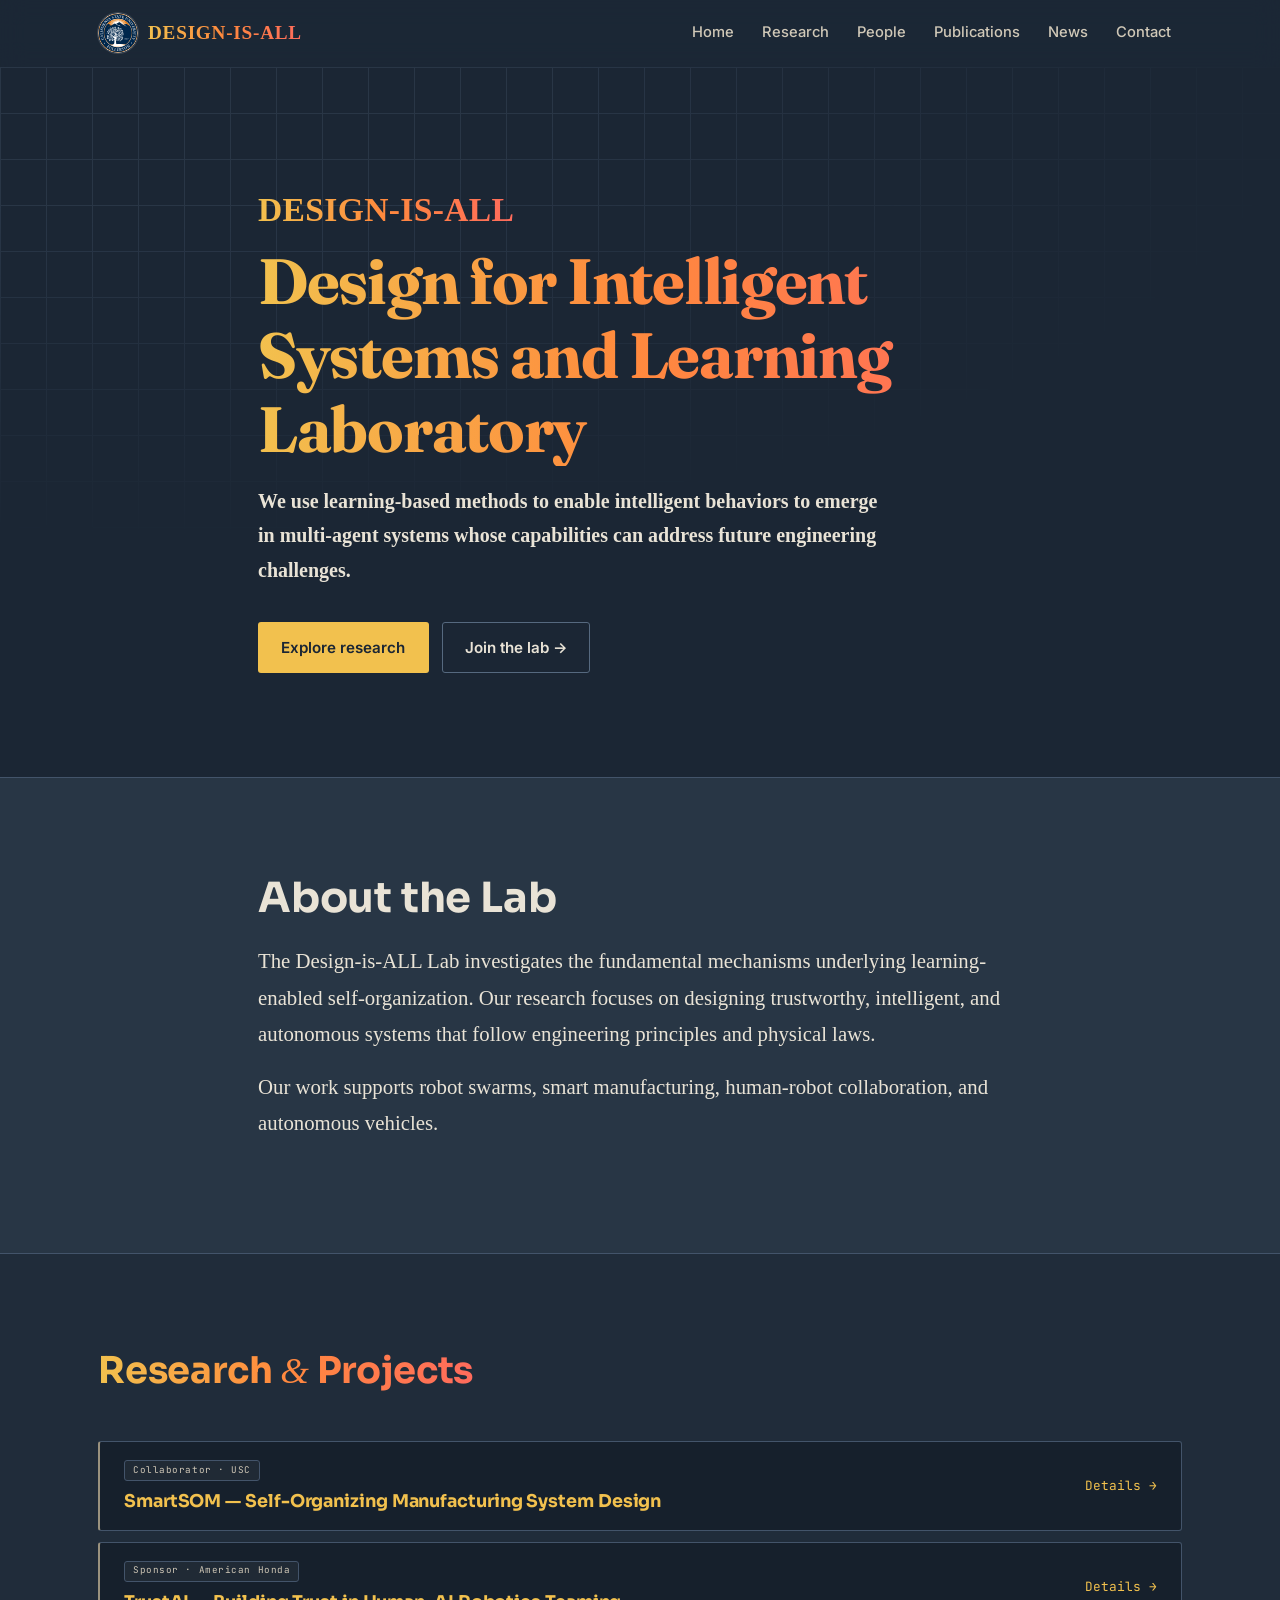
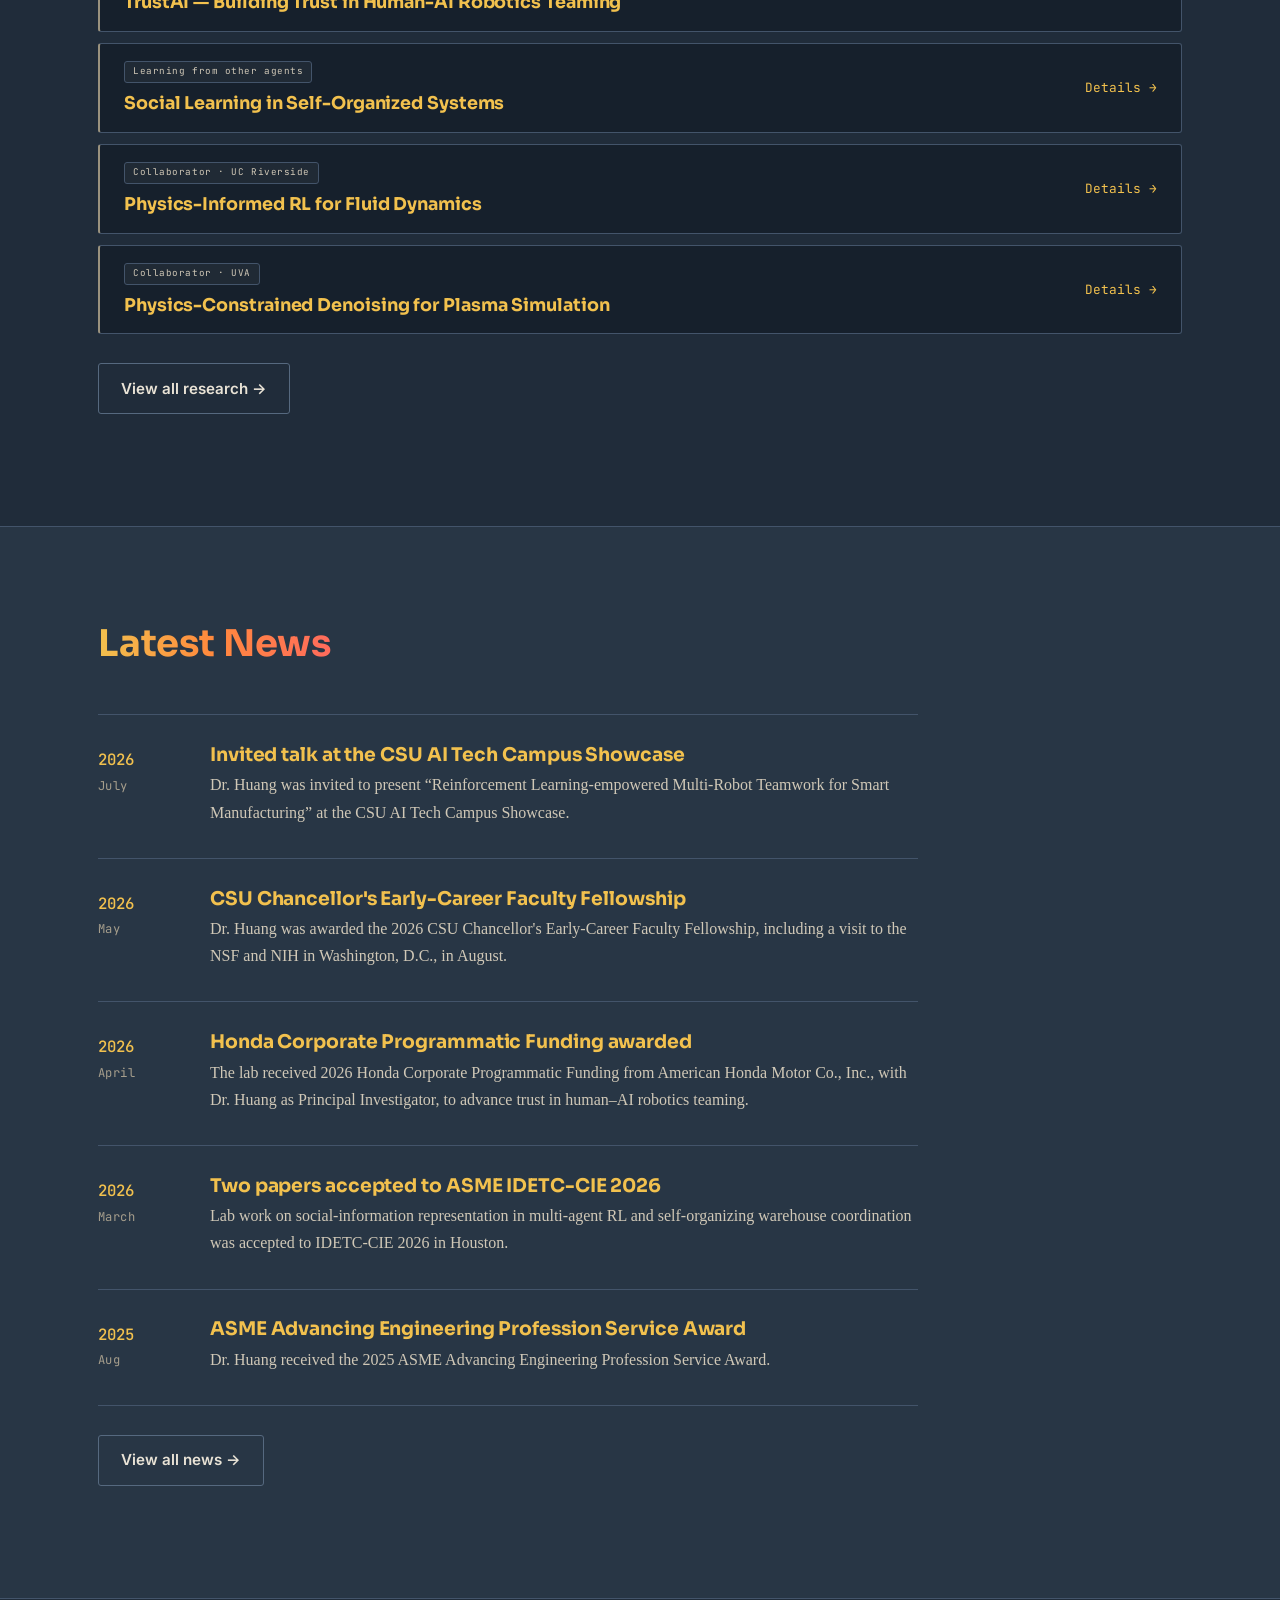
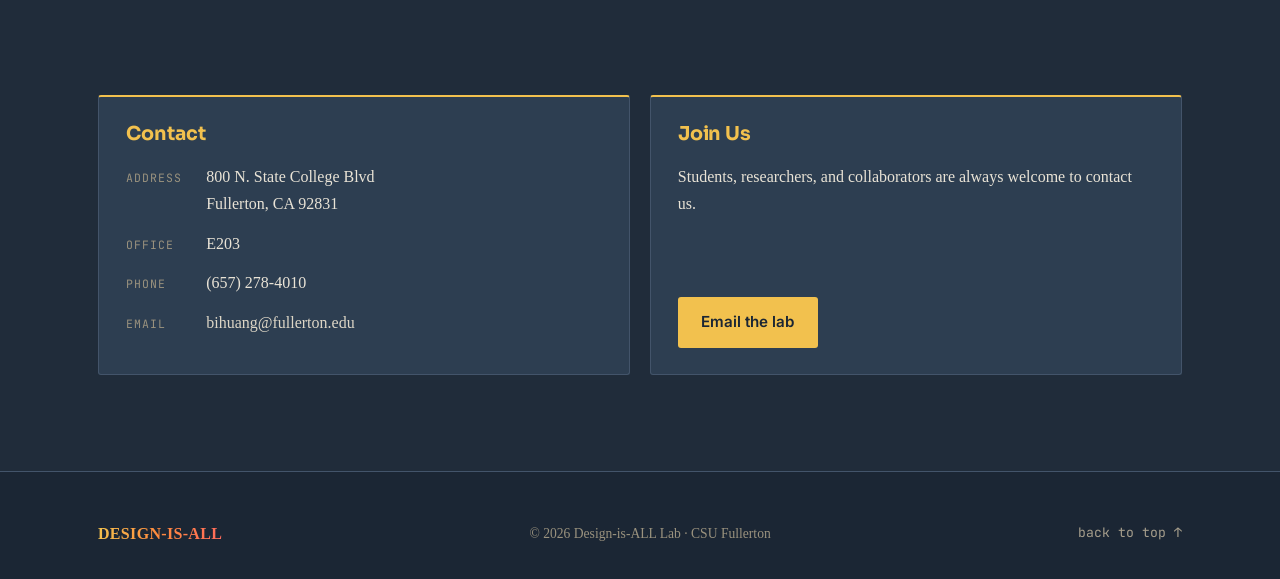
==== commit 5ba51503: "Add files via upload" ====
--- a/index.html
+++ b/index.html
@@ -36,7 +36,7 @@
       <div class="container hero-inner">
         <p class="hero-short">Design-is-ALL</p>
         <h1>Design for Intelligent Systems and Learning Laboratory</h1>
-        <p class="lead">We use learning-based methods to enable intelligent behaviors emerged in multi-agent systems whose capabilities can address future engineering challenges.</p>
+        <p class="lead">We use learning-based methods to enable intelligent behaviors to emerge in multi-agent systems whose capabilities can address future engineering challenges.</p>
         <div class="hero-actions">
           <a class="btn btn-primary" href="#research">Explore research</a>
           <a class="btn btn-ghost" href="#contact">Join the lab &rarr;</a>
@@ -48,8 +48,8 @@
     <section class="section band" id="about">
       <div class="container about-copy">
         <h2>About the Lab</h2>
-        <p>The Design-is-ALL Lab investigates the fundamental mechanisms underlying learning-enabled self-organization. Our research focuses on designing autonomous, intelligent and trustworthy systems that follow engineering principles and physical laws.</p>
-        <p>Our work supports robot swarms, smart manufacturing, autonomous vehicles and human-robot collaboration.</p>
+        <p>The Design-is-ALL Lab investigates the fundamental mechanisms underlying learning-enabled self-organization. Our research focuses on designing trustworthy, intelligent, and autonomous systems that follow engineering principles and physical laws.</p>
+        <p>Our work supports robot swarms, smart manufacturing, human-robot collaboration, and autonomous vehicles.</p>
       </div>
     </section>
 
@@ -92,12 +92,13 @@
           <h2>Latest News</h2>
         </div>
         <div class="news">
-          <div class="news-item"><div class="date">2026</div><div><h3>Honda Corporate Programmatic Funding awarded</h3><p>The lab received 2026 Honda Corporate Programmatic Funding from American Honda Motor Co., Inc., with Dr. Huang as Principal Investigator, to advance trust in human-AI robotics teaming.</p></div></div>
-          <div class="news-item"><div class="date">2026</div><div><h3>CSU Chancellor's Early-Career Faculty Fellowship</h3><p>Dr. Huang was awarded the 2026 CSU Chancellor's Early-Career Faculty Fellowship.</p></div></div>
-          <div class="news-item"><div class="date">2026</div><div><h3>Two papers accepted to ASME IDETC-CIE 2026</h3><p>Lab work on social-information representation in multi-agent RL and self-organizing warehouse coordination was accepted to IDETC-CIE 2026 in Houston.</p></div></div>
-          <div class="news-item"><div class="date">2025</div><div><h3>ASME Advancing Engineering Profession Service Award</h3><p>Dr. Huang received the 2025 ASME Advancing Engineering Profession Service Award.</p></div></div>
-          <div class="news-item"><div class="date">2025</div><div><h3>Lab presents at ASME IDETC-CIE 2025, Anaheim</h3><p>The team presented work on emergent role specialization and communication-free multi-agent training.</p></div></div>
+          <div class="news-item"><div class="date"><span class="yr">2026</span><span class="mo">July</span></div><div><h3>Invited talk at the CSU AI Tech Campus Showcase</h3><p>Dr. Huang was invited to present &ldquo;Reinforcement Learning-empowered Multi-Robot Teamwork for Smart Manufacturing&rdquo; at the CSU AI Tech Campus Showcase.</p></div></div>
+          <div class="news-item"><div class="date"><span class="yr">2026</span><span class="mo">May</span></div><div><h3>CSU Chancellor's Early-Career Faculty Fellowship</h3><p>Dr. Huang was awarded the 2026 CSU Chancellor's Early-Career Faculty Fellowship, including a visit to the NSF and NIH in Washington, D.C., in August.</p></div></div>
+          <div class="news-item"><div class="date"><span class="yr">2026</span><span class="mo">April</span></div><div><h3>Honda Corporate Programmatic Funding awarded</h3><p>The lab received 2026 Honda Corporate Programmatic Funding from American Honda Motor Co., Inc., with Dr. Huang as Principal Investigator, to advance trust in human&ndash;AI robotics teaming.</p></div></div>
+          <div class="news-item"><div class="date"><span class="yr">2026</span><span class="mo">March</span></div><div><h3>Two papers accepted to ASME IDETC-CIE 2026</h3><p>Lab work on social-information representation in multi-agent RL and self-organizing warehouse coordination was accepted to IDETC-CIE 2026 in Houston.</p></div></div>
+          <div class="news-item"><div class="date"><span class="yr">2025</span><span class="mo">Aug</span></div><div><h3>ASME Advancing Engineering Profession Service Award</h3><p>Dr. Huang received the 2025 ASME Advancing Engineering Profession Service Award.</p></div></div>
         </div>
+        <p class="research-more"><a class="btn btn-ghost" href="news.html">View all news &rarr;</a></p>
       </div>
     </section>
 
--- a/assets/css/style.css
+++ b/assets/css/style.css
@@ -249,11 +249,62 @@
 
 /* ---------- news ---------- */
 .news { display: grid; gap: 0; max-width: 820px; }
-.news-item { display: grid; grid-template-columns: 6rem 1fr; gap: 1.4rem; padding: 1.4rem 0; border-top: 1px solid var(--line); }
+.news.news-full { max-width: 1000px; }
+.news-item { display: grid; grid-template-columns: 5.5rem 1fr; gap: 1.5rem; padding: 1.8rem 0; border-top: 1px solid var(--line); }
 .news-item:last-child { border-bottom: 1px solid var(--line); }
-.news-item .date { font-family: var(--mono); font-size: .82rem; color: var(--bronze); padding-top: .15rem; }
-.news-item h3 { font-size: 1.1rem; margin-bottom: .3rem; }
-.news-item p { color: var(--steel-400); margin: 0; font-size: .95rem; }
+.news-item .date { font-family: var(--mono); padding-top: .2rem; }
+.news-item .date .yr { display: block; font-size: .98rem; color: var(--bronze); font-weight: 500; }
+.news-item .date .mo { display: block; font-size: .76rem; letter-spacing: .04em; color: var(--steel-400); margin-top: .1rem; }
+.news-item h3 { font-size: 1.18rem; margin-bottom: .35rem; }
+.news-item p { color: var(--steel-300); margin: 0 0 .2rem; font-size: 1rem; line-height: 1.7; }
+.news-item p .paper { font-style: italic; color: var(--steel-200); }
+
+/* acknowledgments / fine print inside a news item */
+.n-thanks { font-size: .9rem; color: var(--steel-400); line-height: 1.65; margin-top: .7rem; }
+.n-thanks b { color: var(--steel-300); font-weight: 600; }
+
+/* News page lead banner */
+.news-banner { margin: 0 0 2.6rem; border: 1px solid var(--line); border-radius: var(--radius); overflow: hidden; background: var(--panel); }
+.news-banner img { width: 100%; height: clamp(220px, 34vw, 360px); object-fit: cover; object-position: center 42%; display: block; }
+.news-banner figcaption { font-family: var(--mono); font-size: .74rem; letter-spacing: .05em; color: var(--steel-400); padding: .65rem .95rem; border-top: 1px solid var(--line); }
+
+/* Photo gallery inside a news item — uniform-height row, wraps, keeps aspect ratios */
+.n-gallery { display: flex; flex-wrap: wrap; gap: .8rem; margin-top: 1.2rem; align-items: flex-start; }
+.n-gallery figure { margin: 0; }
+.n-gallery img {
+  height: 300px; width: auto; max-width: 100%;
+  border-radius: 6px; border: 1px solid var(--line-2);
+  box-shadow: 0 8px 22px rgba(0,0,0,.32);
+  display: block;
+}
+/* larger single "feature" photo (e.g. the IDETC team shot) */
+.n-feature { margin: 1.2rem 0 0; }
+.n-feature img {
+  width: 100%; max-width: 380px; height: auto;
+  border-radius: 8px; border: 1px solid var(--line-2);
+  box-shadow: 0 8px 22px rgba(0,0,0,.32); display: block;
+}
+
+/* two-column text + tall photo (e.g. the local-tour collage) */
+.n-split { display: grid; grid-template-columns: 1fr 300px; gap: 2rem; align-items: start; }
+.n-split .n-text { min-width: 0; }
+.n-side { margin: 0; }
+.n-side img {
+  width: 100%; height: auto;
+  border-radius: 8px; border: 1px solid var(--line-2);
+  box-shadow: 0 8px 22px rgba(0,0,0,.32); display: block;
+}
+
+@media (max-width: 720px) {
+  .n-split { grid-template-columns: 1fr; gap: 1.2rem; }
+  .n-side { max-width: 340px; }
+}
+@media (max-width: 640px) {
+  .news-item { grid-template-columns: 1fr; gap: .55rem; }
+  .news-item .date { display: flex; gap: .4rem; align-items: baseline; }
+  .news-item .date .mo { margin-top: 0; }
+  .n-gallery img { height: auto; width: 100%; }
+}
 
 /* ---------- join ---------- */
 .join-inner { max-width: 720px; }
